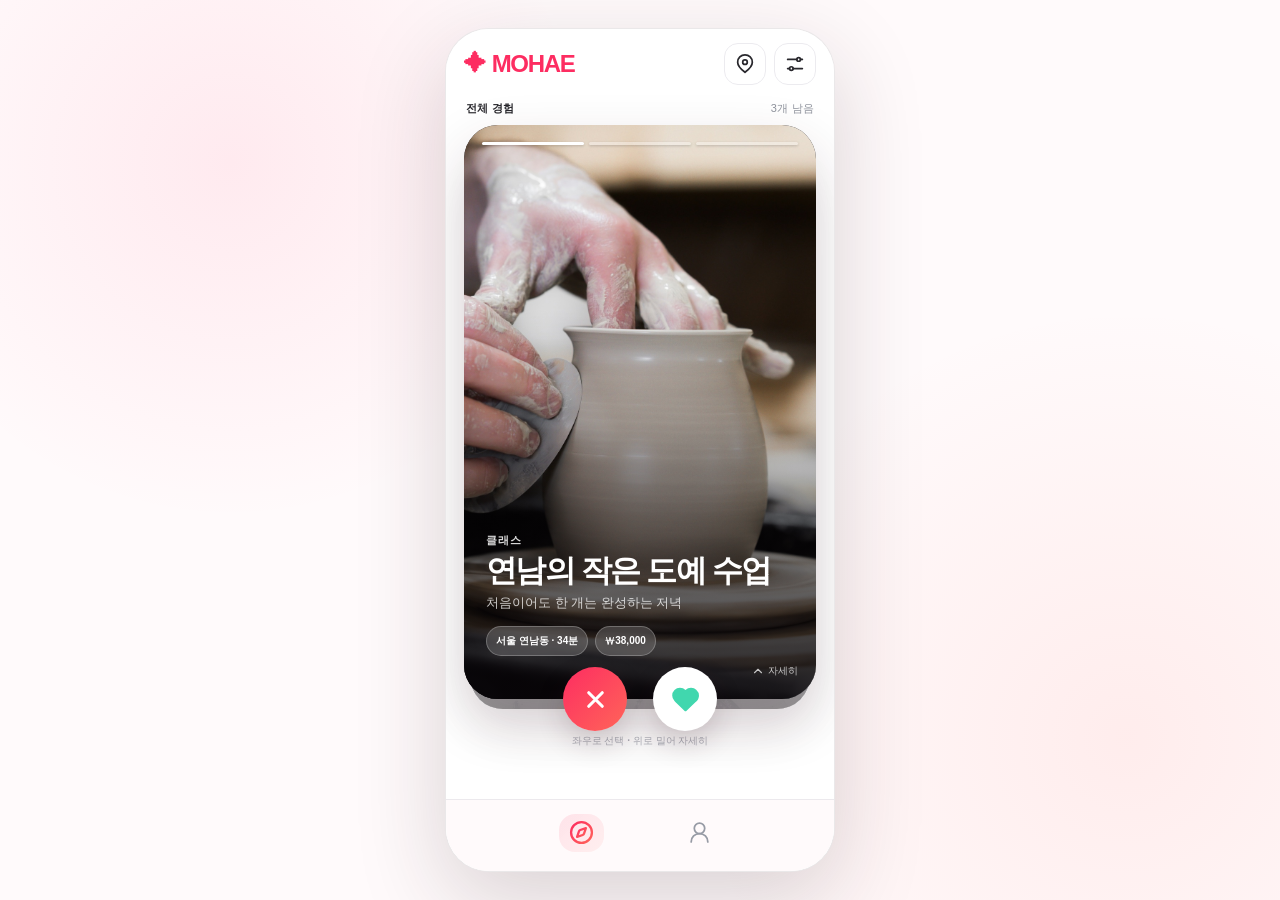
==== apps/mohae/index.html @ ff9f3065 "feat: split MOHAE explore and profile" ====
<!doctype html>
<html lang="ko">
  <head>
    <meta charset="utf-8">
    <meta name="viewport" content="width=device-width, initial-scale=1, viewport-fit=cover">
    <meta name="theme-color" content="#fffafb">
    <meta name="description" content="한국에서 다음에 할 경험을 스와이프로 고르는 MOHAE 프로토타입">
    <title>MOHAE · Explore Korea</title>
    <link rel="stylesheet" href="./styles.css">
  </head>
  <body>
    <main class="stage">
      <section class="phone" aria-label="MOHAE 모바일 프로토타입">
        <div id="app" class="app"></div>
        <svg class="gradient-defs" aria-hidden="true" width="0" height="0">
          <defs>
            <linearGradient id="tab-accent-gradient" x1="0" y1="0" x2="1" y2="1">
              <stop offset="0" stop-color="#fd2c5f"/>
              <stop offset="1" stop-color="#ff655a"/>
            </linearGradient>
          </defs>
        </svg>
        <nav id="bottomNav" class="bottom-nav" aria-label="주요 화면">
          <button class="tab-button is-active" type="button" data-tab="explore" aria-label="탐색" aria-current="page">
            <svg viewBox="0 0 24 24" aria-hidden="true"><path d="m16.24 7.76-1.804 5.411a2 2 0 0 1-1.265 1.265L7.76 16.24l1.804-5.411a2 2 0 0 1 1.265-1.265z"/><circle cx="12" cy="12" r="10"/></svg>
          </button>
          <button class="tab-button" type="button" data-tab="profile" aria-label="내 프로필">
            <svg viewBox="0 0 24 24" aria-hidden="true"><circle cx="12" cy="8" r="5"/><path d="M20 21a8 8 0 0 0-16 0"/></svg>
          </button>
        </nav>
        <div id="toast" class="toast" role="status" aria-live="polite"></div>
      </section>
    </main>
    <script type="module" src="./src/app.js"></script>
  </body>
</html>
---- apps/mohae/styles.css ----
:root {
  --canvas: #fffafb;
  --surface: #ffffff;
  --white: #ffffff;
  --ink: #29282d;
  --muted: #8f939d;
  --soft: #f2f1f3;
  --line: #ecebef;
  --accent: #fd2d61;
  --accent-2: #ff6559;
  --blue: #3b82f6;
  --shadow: 0 22px 55px rgba(54, 25, 37, 0.16);
  --ease: cubic-bezier(0.2, 0.8, 0.2, 1);
}

* { box-sizing: border-box; }
html, body { min-height: 100%; }
body {
  margin: 0;
  background: var(--canvas);
  color: var(--ink);
  font-family: Inter, -apple-system, BlinkMacSystemFont, "Segoe UI", sans-serif;
  -webkit-font-smoothing: antialiased;
}
button, textarea { font: inherit; }
button { color: inherit; }
svg { display: block; }
.gradient-defs { position: absolute; width: 0; height: 0; overflow: hidden; }

.stage {
  min-height: 100vh;
  display: grid;
  place-items: center;
  padding: 28px;
  background:
    radial-gradient(circle at 18% 18%, rgba(253, 45, 97, 0.08), transparent 28%),
    radial-gradient(circle at 88% 82%, rgba(255, 101, 89, 0.09), transparent 32%),
    var(--canvas);
}

.phone {
  position: relative;
  width: 390px;
  height: 844px;
  overflow: hidden;
  border: 1px solid rgba(48, 37, 43, 0.1);
  border-radius: 44px;
  background: var(--surface);
  box-shadow: 0 28px 90px rgba(46, 27, 35, 0.18);
}

.app, .screen { width: 100%; height: 100%; }
.screen { position: relative; overflow: hidden; background: var(--surface); }
.icon {
  width: 22px;
  height: 22px;
  fill: none;
  stroke: currentColor;
  stroke-width: 1.9;
  stroke-linecap: round;
  stroke-linejoin: round;
}

.topbar, .detail-topbar, .map-topbar {
  height: 64px;
  display: flex;
  align-items: center;
  justify-content: space-between;
  padding: 10px 18px 4px;
}
.wordmark {
  display: flex;
  align-items: center;
  gap: 7px;
  color: var(--accent);
  font-size: 24px;
  font-weight: 760;
  letter-spacing: -0.055em;
}
.wordmark .mark { font-size: 22px; line-height: 1; }
.wordmark.compact { font-size: 20px; }
.topbar-actions { display: flex; gap: 8px; }
.square-button, .round-back {
  width: 42px;
  height: 42px;
  display: grid;
  place-items: center;
  padding: 0;
  border: 1px solid var(--line);
  border-radius: 14px;
  background: rgba(255, 255, 255, 0.92);
  cursor: pointer;
}
.square-button:hover, .round-back:hover { background: var(--soft); }
.square-button:focus-visible, .round-back:focus-visible, button:focus-visible {
  outline: 3px solid rgba(253, 45, 97, 0.3);
  outline-offset: 2px;
}

.filter-summary {
  height: 30px;
  display: flex;
  align-items: center;
  justify-content: space-between;
  padding: 0 20px;
  color: var(--muted);
  font-size: 11px;
  font-weight: 650;
  letter-spacing: 0.02em;
}
.filter-summary span { color: var(--ink); }
.filter-summary b { font-weight: 520; }
.filter-summary button { padding: 4px 8px; border: 0; background: transparent; color: var(--accent); font-size: 10px; font-weight: 680; cursor: pointer; }

.deck {
  position: relative;
  width: calc(100% - 36px);
  height: 574px;
  margin: 2px 18px 0;
  perspective: 1000px;
}
.opportunity-card {
  position: absolute;
  inset: 0;
  overflow: hidden;
  border-radius: 34px;
  background: #202025;
  box-shadow: var(--shadow);
  touch-action: none;
  transform-origin: 50% 100%;
  transition: transform 340ms var(--ease), opacity 280ms ease;
  user-select: none;
}
.opportunity-card.is-behind {
  z-index: 0;
  opacity: 0.46;
  transform: translateY(10px) scale(0.965);
  pointer-events: none;
}
.opportunity-card:not(.is-behind) { z-index: 2; }
.opportunity-card.is-dragging { transition: none; }
.opportunity-card.fly-left { opacity: 0; transform: translateX(-145%) rotate(-18deg) !important; }
.opportunity-card.fly-right { opacity: 0; transform: translateX(145%) rotate(18deg) !important; }
.opportunity-card > img {
  width: 100%;
  height: 100%;
  display: block;
  object-fit: cover;
  object-position: center;
  pointer-events: none;
}
.opportunity-card::before {
  position: absolute;
  z-index: 1;
  inset: 32% 0 0;
  background: linear-gradient(180deg, transparent 0%, rgba(10, 7, 10, 0.1) 28%, rgba(8, 5, 8, 0.9) 100%);
  content: "";
  pointer-events: none;
}
.opportunity-card[data-direction]::after {
  position: absolute;
  z-index: 6;
  top: 70px;
  padding: 9px 15px;
  border: 4px solid currentColor;
  border-radius: 8px;
  opacity: var(--decision-opacity, 0);
  font-size: 27px;
  font-weight: 820;
  letter-spacing: 0.04em;
  text-transform: uppercase;
  transform: rotate(-10deg);
  pointer-events: none;
}
.opportunity-card[data-direction="save"]::after { left: 24px; color: #43dfaf; content: "SAVE"; }
.opportunity-card[data-direction="pass"]::after { right: 24px; color: #ff5d6c; content: "PASS"; transform: rotate(10deg); }

.photo-progress {
  position: absolute;
  z-index: 5;
  top: 17px;
  right: 18px;
  left: 18px;
  display: flex;
  gap: 5px;
}
.photo-progress i {
  height: 3px;
  border-radius: 999px;
  background: rgba(255, 255, 255, 0.35);
  flex: 1;
  box-shadow: 0 1px 3px rgba(0, 0, 0, 0.18);
}
.photo-progress i.is-current, .photo-progress i.is-seen { background: #fff; }
.photo-zone {
  position: absolute;
  z-index: 3;
  top: 0;
  width: 42%;
  height: 62%;
  border: 0;
  background: transparent;
  cursor: pointer;
}
.photo-prev { left: 0; }
.photo-next { right: 0; }
.card-information {
  position: absolute;
  z-index: 4;
  right: 0;
  bottom: 0;
  left: 0;
  min-height: 207px;
  display: flex;
  align-items: flex-start;
  flex-direction: column;
  padding: 41px 22px 22px;
  border: 0;
  background: transparent;
  color: #fff;
  text-align: left;
  cursor: pointer;
}
.category-kicker {
  display: inline-flex;
  margin-bottom: 6px;
  color: rgba(255, 255, 255, 0.86);
  font-size: 11px;
  font-weight: 720;
  letter-spacing: 0.1em;
  text-transform: uppercase;
}
.category-kicker.accent { color: var(--accent); }
.card-information strong {
  max-width: 95%;
  font-size: 31px;
  font-weight: 720;
  line-height: 1.08;
  letter-spacing: -0.055em;
}
.card-subtitle {
  margin-top: 7px;
  color: rgba(255, 255, 255, 0.77);
  font-size: 13px;
  font-weight: 500;
}
.card-chips { display: flex; gap: 7px; margin-top: 14px; }
.card-chips i {
  padding: 7px 9px;
  border: 1px solid rgba(255, 255, 255, 0.24);
  border-radius: 999px;
  background: rgba(255, 255, 255, 0.17);
  font-size: 10px;
  font-style: normal;
  font-weight: 600;
  backdrop-filter: blur(10px);
}
.detail-hint {
  position: absolute;
  right: 18px;
  bottom: 21px;
  display: flex;
  align-items: center;
  gap: 3px;
  color: rgba(255, 255, 255, 0.74);
  font-size: 10px;
}
.detail-hint .icon { width: 14px; height: 14px; }

.deck-actions {
  position: relative;
  z-index: 8;
  height: 65px;
  display: flex;
  justify-content: center;
  gap: 26px;
  margin-top: -32px;
  pointer-events: auto;
}
.action-button {
  width: 64px;
  height: 64px;
  display: grid;
  place-items: center;
  padding: 0;
  border: 0;
  border-radius: 50%;
  background: #fff;
  box-shadow: 0 12px 28px rgba(60, 25, 38, 0.19);
  cursor: pointer;
  pointer-events: auto;
  transition: transform 180ms var(--ease);
}
.action-button:hover { transform: translateY(-3px) scale(1.03); }
.action-button .icon { width: 27px; height: 27px; stroke-width: 2.8; }
.pass-button { color: #fff; background: linear-gradient(135deg, var(--accent), var(--accent-2)); }
.save-button { color: #41d7ae; }
.save-button .icon { fill: currentColor; stroke: currentColor; }
.gesture-note {
  margin: 2px 0 0;
  color: #adb0b8;
  font-size: 10px;
  font-weight: 550;
  text-align: center;
}
.deck-empty {
  position: absolute;
  inset: 45px 0 0;
  display: flex;
  align-items: center;
  flex-direction: column;
  text-align: center;
}
.deck-empty > span { color: var(--accent); font-size: 38px; }
.deck-empty h2 { margin: 18px 0 7px; font-size: 22px; letter-spacing: -0.04em; }
.deck-empty p { width: 260px; margin: 0; color: var(--muted); font-size: 13px; line-height: 1.55; }
.deck-empty button { margin-top: 22px; padding: 12px 18px; border: 1px solid var(--line); border-radius: 999px; background: #fff; cursor: pointer; }

.bottom-nav {
  position: absolute;
  z-index: 30;
  right: 0;
  bottom: 0;
  left: 0;
  height: calc(72px + env(safe-area-inset-bottom));
  display: grid;
  grid-template-columns: 1fr 1fr;
  padding: 7px 76px calc(13px + env(safe-area-inset-bottom));
  border-top: 1px solid rgba(235, 233, 237, 0.92);
  background: rgba(255, 250, 251, 0.94);
  backdrop-filter: blur(18px);
  transition: transform 240ms var(--ease), opacity 180ms ease;
}
.bottom-nav.is-hidden { visibility: hidden; opacity: 0; transform: translateY(100%); pointer-events: none; }
.tab-button {
  position: relative;
  display: grid;
  place-items: center;
  border: 0;
  background: transparent;
  color: #979ba5;
  cursor: pointer;
}
.tab-button::before {
  position: absolute;
  width: 45px;
  height: 38px;
  border-radius: 16px;
  background: linear-gradient(135deg, rgba(253,45,97,.11), rgba(255,101,89,.08));
  content: "";
  opacity: 0;
  transform: scale(.75);
  transition: 180ms var(--ease);
}
.tab-button svg { position: relative; z-index: 1; width: 25px; height: 25px; fill: none; stroke: currentColor; stroke-width: 1.7; stroke-linecap: round; stroke-linejoin: round; }
.tab-button.is-active { color: var(--accent); }
.tab-button.is-active::before { opacity: 1; transform: scale(1); }
.tab-button.is-active svg { stroke: url("#tab-accent-gradient"); stroke-width: 2.2; }

.detail-screen { background: #fff; touch-action: pan-y; }
.detail-topbar {
  position: relative;
  z-index: 20;
  height: 64px;
  display: grid;
  grid-template-columns: 1fr auto 1fr;
  background: #fff;
}
.detail-back-button {
  justify-self: start;
  height: 44px;
  display: flex;
  align-items: center;
  gap: 4px;
  padding: 0 13px 0 9px;
  border: 1px solid var(--line);
  border-radius: 15px;
  background: #fff;
  font-size: 12px;
  font-weight: 650;
  cursor: pointer;
}
.detail-back-button .icon { width: 22px; height: 22px; }
.detail-more-button { justify-self: end; }
.detail-scroll {
  height: calc(100% - 64px);
  overflow-y: auto;
  overscroll-behavior: contain;
  scrollbar-width: none;
}
.detail-scroll::-webkit-scrollbar, .profile-screen::-webkit-scrollbar, .saved-rail::-webkit-scrollbar { display: none; }
.detail-hero {
  position: relative;
  height: 360px;
  margin: 0 18px;
  overflow: hidden;
  border-radius: 32px;
  background: #222;
}
.detail-hero img { width: 100%; height: 100%; display: block; object-fit: cover; }
.detail-hero::after { position: absolute; inset: 68% 0 0; background: linear-gradient(transparent, rgba(5,3,5,.18)); content: ""; pointer-events: none; }
.detail-body { padding: 25px 22px 40px; }
.detail-body h1 { margin: 0; font-size: 29px; line-height: 1.12; letter-spacing: -0.055em; }
.detail-subtitle { margin: 7px 0 22px; color: var(--muted); font-size: 14px; }
.fact-grid { display: grid; gap: 0; border-top: 1px solid var(--line); }
.fact-grid > div { display: grid; grid-template-columns: 34px 1fr; align-items: center; padding: 14px 0; border-bottom: 1px solid var(--line); }
.fact-grid .icon { width: 19px; height: 19px; color: var(--accent); }
.fact-grid span { display: grid; gap: 3px; }
.fact-grid small { color: var(--muted); font-size: 10px; }
.fact-grid b { font-size: 13px; font-weight: 620; }
.why-card { margin: 22px 0; padding: 18px; border-radius: 22px; background: #fff2f5; }
.why-card span { color: var(--accent); font-size: 11px; font-weight: 720; }
.why-card p { margin: 8px 0 0; font-size: 13px; line-height: 1.55; }
.detail-copy h2 { margin: 0 0 9px; font-size: 18px; letter-spacing: -0.035em; }
.detail-copy p { margin: 0; color: #55545a; font-size: 14px; line-height: 1.68; }
.detail-copy .note { margin-top: 13px; padding-left: 13px; border-left: 2px solid var(--accent); color: var(--muted); font-size: 12px; }
.detail-tags { display: flex; flex-wrap: wrap; gap: 7px; margin-top: 20px; }
.detail-tags span { padding: 7px 10px; border-radius: 999px; background: var(--soft); color: #68666d; font-size: 10px; font-weight: 620; }
.detail-cta-row { display: grid; grid-template-columns: 1fr 1fr; gap: 10px; margin-top: 22px; }
.detail-cta-row button { height: 52px; display: flex; align-items: center; justify-content: center; gap: 7px; border-radius: 16px; cursor: pointer; }
.detail-cta-row .icon { width: 18px; height: 18px; }
.secondary-cta { border: 1px solid var(--line); background: #fff; }
.primary-cta { grid-column: 1 / -1; border: 0; background: linear-gradient(135deg, var(--accent), var(--accent-2)); color: #fff; font-weight: 680; }
.primary-cta .icon { fill: currentColor; }

.map-screen { background: #eee9e5; }
.map-topbar {
  position: absolute;
  z-index: 12;
  top: 0;
  right: 0;
  left: 0;
  align-items: flex-start;
  padding-top: 18px;
  pointer-events: none;
}
.map-topbar > * { pointer-events: auto; }
.map-topbar > div { display: grid; gap: 2px; padding: 7px 15px; border-radius: 16px; background: rgba(255,255,255,.88); box-shadow: 0 8px 20px rgba(40,35,33,.09); text-align: center; backdrop-filter: blur(13px); }
.map-topbar small { color: var(--muted); font-size: 9px; }
.map-topbar strong { font-size: 14px; }
.round-back { border-radius: 50%; box-shadow: 0 8px 20px rgba(40,35,33,.1); }
.map-canvas { position: absolute; inset: 0 0 302px; overflow: hidden; background: #ece8e3; }
.map-canvas::before {
  position: absolute;
  inset: 0;
  background-image: linear-gradient(32deg, rgba(255,255,255,.45) 1px, transparent 1px), linear-gradient(122deg, rgba(157,147,139,.12) 1px, transparent 1px);
  background-size: 47px 47px, 67px 67px;
  content: "";
}
.map-lines { position: absolute; inset: 0; width: 100%; height: 100%; fill: none; stroke: #cfc8c1; stroke-width: 8; stroke-linecap: round; }
.map-lines .river { stroke: #cbdfe1; stroke-width: 22; }
.map-label { position: absolute; color: rgba(91,83,79,.22); font-size: 28px; font-weight: 750; letter-spacing: .08em; }
.map-label.seoul { top: 150px; left: 110px; }
.map-label.gyeonggi { top: 325px; right: 25px; font-size: 19px; }
.map-pin {
  position: absolute;
  z-index: 4;
  top: var(--y);
  left: var(--x);
  width: 38px;
  height: 38px;
  display: grid;
  place-items: center;
  padding: 0;
  border: 3px solid #fff;
  border-radius: 50% 50% 50% 12px;
  background: linear-gradient(135deg, var(--accent), var(--accent-2));
  color: #fff;
  box-shadow: 0 8px 18px rgba(157, 38, 71, .25);
  cursor: pointer;
  transform: translate(-50%, -50%) rotate(-45deg);
}
.map-pin .icon { width: 18px; height: 18px; transform: rotate(45deg); }
.map-pin.is-active { z-index: 5; transform: translate(-50%, -50%) rotate(-45deg) scale(1.2); }
.plan-pin {
  position: absolute;
  z-index: 6;
  top: var(--y);
  left: var(--x);
  width: 34px;
  height: 34px;
  display: grid;
  place-items: center;
  padding: 0;
  border: 3px solid #fff;
  border-radius: 50%;
  background: var(--ink);
  color: #fff;
  box-shadow: 0 8px 18px rgba(34, 31, 35, .22);
  cursor: pointer;
  transform: translate(-50%, -50%);
}
.plan-pin span { font-size: 11px; font-weight: 800; }
.plan-pin.is-active { background: var(--accent); transform: translate(-50%, -50%) scale(1.2); }
.locate-button { position: absolute; right: 18px; bottom: 18px; width: 45px; height: 45px; display: grid; place-items: center; border: 0; border-radius: 50%; background: #fff; color: var(--accent); box-shadow: 0 8px 20px rgba(40,35,33,.12); }
.saved-sheet {
  position: absolute;
  z-index: 10;
  right: 0;
  bottom: 0;
  left: 0;
  height: 322px;
  padding: 9px 0 14px;
  border-radius: 30px 30px 0 0;
  background: rgba(255,255,255,.97);
  box-shadow: 0 -16px 45px rgba(48,39,36,.1);
  backdrop-filter: blur(18px);
}
.sheet-handle { width: 42px; height: 4px; margin: 0 auto 12px; border-radius: 999px; background: #dad7da; }
.map-sheet-heading { display: flex; align-items: center; justify-content: space-between; gap: 12px; padding: 0 18px 10px; }
.map-sheet-heading > span { display: flex; gap: 9px; align-items: baseline; white-space: nowrap; }
.map-sheet-heading b { font-size: 12px; }
.map-sheet-heading i { color: var(--muted); font-size: 10px; font-style: normal; }
.map-sheet-heading small { max-width: 190px; color: var(--muted); font-size: 8px; line-height: 1.35; text-align: right; }
.saved-rail { height: 248px; display: flex; gap: 12px; overflow-x: auto; padding: 0 18px 10px; scroll-snap-type: x mandatory; }
.saved-card { min-width: 320px; height: max-content; padding: 10px; border: 1px solid var(--line); border-radius: 23px; background: #fff; scroll-snap-align: center; }
.saved-card.is-selected { border-color: rgba(253,45,97,.35); box-shadow: 0 10px 26px rgba(56,28,38,.08); }
.saved-select { width: 100%; display: grid; grid-template-columns: 84px 1fr; gap: 11px; padding: 0; border: 0; background: none; text-align: left; cursor: pointer; }
.saved-select img { width: 84px; height: 84px; border-radius: 17px; object-fit: cover; }
.saved-select > span { min-width: 0; display: grid; align-content: center; gap: 5px; }
.saved-select small { color: var(--accent); font-size: 9px; font-weight: 650; }
.saved-select strong { overflow: hidden; font-size: 16px; line-height: 1.2; letter-spacing: -.035em; text-overflow: ellipsis; white-space: nowrap; }
.saved-select em { color: var(--muted); font-size: 10px; font-style: normal; }
.saved-actions { display: grid; grid-template-columns: repeat(2, minmax(0,1fr)); gap: 7px; margin-top: 10px; }
.saved-actions > button { min-height: 38px; display: flex; align-items: center; justify-content: center; gap: 5px; padding: 7px; border: 1px solid var(--line); border-radius: 12px; background: #fff; font-size: 10px; font-weight: 650; cursor: pointer; }
.saved-actions > button:last-child { border: 0; background: var(--ink); color: #fff; }
.saved-actions > button.is-done { background: #ecf9f4; color: #238667; }
.saved-actions .icon { width: 14px; height: 14px; }
.optional-review { margin-top: 9px; text-align: center; }
.optional-review > button { padding: 6px 9px; border: 0; background: none; color: var(--muted); font-size: 10px; text-decoration: underline; cursor: pointer; }
.optional-review label { display: block; margin-bottom: 4px; color: var(--muted); font-size: 9px; text-align: left; }
.optional-review textarea { width: 100%; height: 45px; padding: 8px; resize: none; border: 1px solid var(--line); border-radius: 10px; font-size: 11px; }
.optional-review textarea + button { float: right; margin-top: 3px; border-radius: 8px; background: var(--soft); text-decoration: none; }
.saved-review { margin: 3px 0; color: #66646a; font-size: 10px; line-height: 1.45; }
.planned-stop-card { min-width: 320px; height: 142px; padding: 12px; border: 1px solid var(--line); border-radius: 23px; background: #fff; scroll-snap-align: center; }
.planned-stop-card.is-selected { border-color: rgba(253,45,97,.35); box-shadow: 0 10px 26px rgba(56,28,38,.08); }
.planned-stop-select { width: 100%; min-height: 80px; display: grid; grid-template-columns: 48px 1fr; align-items: center; gap: 12px; padding: 0; border: 0; background: transparent; text-align: left; cursor: pointer; }
.stop-order { width: 48px; height: 48px; display: grid; place-items: center; border-radius: 17px; background: var(--ink); color: #fff; font-size: 16px; font-weight: 800; }
.planned-stop-select > span:last-child { min-width: 0; display: grid; gap: 5px; }
.planned-stop-select small { color: var(--accent); font-size: 9px; font-weight: 680; }
.planned-stop-select strong { overflow: hidden; font-size: 17px; letter-spacing: -.035em; text-overflow: ellipsis; white-space: nowrap; }
.planned-stop-select em { overflow: hidden; color: var(--muted); font-size: 10px; font-style: normal; text-overflow: ellipsis; white-space: nowrap; }
.remove-stop { display: flex; align-items: center; gap: 5px; margin: 7px 0 0 auto; padding: 6px 8px; border: 0; background: transparent; color: var(--muted); font-size: 9px; cursor: pointer; }
.remove-stop .icon { width: 13px; height: 13px; }
.saved-empty { display: grid; justify-items: center; padding: 36px 25px; text-align: center; }
.saved-empty > span { color: var(--accent); font-size: 32px; }
.saved-empty h2 { margin: 12px 0 6px; font-size: 19px; }
.saved-empty p { margin: 0; color: var(--muted); font-size: 12px; }

.profile-screen {
  overflow-y: auto;
  padding: 24px 18px 104px;
  background:
    radial-gradient(circle at 0 18%, rgba(253,45,97,.075), transparent 31%),
    radial-gradient(circle at 100% 42%, rgba(255,101,89,.055), transparent 28%),
    #faf9fa;
  scrollbar-width: none;
}
.profile-header { display: grid; grid-template-columns: 52px 1fr; align-items: center; gap: 13px; padding: 4px 2px 21px; }
.avatar { width: 52px; height: 52px; display: grid; place-items: center; border-radius: 50%; background: linear-gradient(135deg, var(--accent), var(--accent-2)); color: #fff; font-size: 17px; font-weight: 800; }
.profile-header small { color: var(--accent); font-size: 9px; font-weight: 760; letter-spacing: .11em; }
.profile-header h1 { margin: 4px 0 0; font-size: 23px; letter-spacing: -.045em; }
.account-card { display: grid; grid-template-columns: 45px 1fr; gap: 12px; padding: 18px; border-radius: 27px; background: var(--ink); color: #fff; box-shadow: 0 16px 38px rgba(41,40,45,.16); }
.account-card-icon { width: 45px; height: 45px; display: grid; place-items: center; border-radius: 15px; background: rgba(255,255,255,.1); color: #fff; }
.account-card-icon .icon { width: 21px; height: 21px; }
.account-card h2 { margin: 2px 0 6px; font-size: 17px; letter-spacing: -.035em; }
.account-card p { margin: 0; color: rgba(255,255,255,.66); font-size: 10px; line-height: 1.55; }
.account-card > button { grid-column: 1 / -1; height: 44px; display: flex; align-items: center; justify-content: center; gap: 7px; margin-top: 5px; border: 0; border-radius: 14px; background: #fff; color: var(--ink); font-size: 12px; font-weight: 720; cursor: pointer; }
.account-card > button .icon { width: 17px; height: 17px; }
.profile-section { margin-top: 27px; }
.profile-section-heading { margin: 0 2px 11px; }
.profile-section-heading small { color: var(--accent); font-size: 8px; font-weight: 760; letter-spacing: .11em; }
.profile-section-heading h2 { margin: 3px 0 0; font-size: 16px; letter-spacing: -.035em; }
.profile-list { overflow: hidden; border: 1px solid var(--line); border-radius: 23px; background: rgba(255,255,255,.92); box-shadow: 0 10px 28px rgba(45,36,40,.045); }
.profile-list > button { width: 100%; min-height: 67px; display: grid; grid-template-columns: 38px 1fr 18px; align-items: center; gap: 11px; padding: 10px 14px; border: 0; border-bottom: 1px solid var(--line); background: transparent; text-align: left; cursor: pointer; }
.profile-list > button:last-child { border-bottom: 0; }
.profile-row-icon { width: 38px; height: 38px; display: grid; place-items: center; border-radius: 13px; background: #fff1f4; color: var(--accent); }
.profile-row-icon .icon { width: 18px; height: 18px; }
.profile-list > button > span:nth-child(2) { display: grid; gap: 4px; }
.profile-list b { font-size: 12px; }
.profile-list small { color: var(--muted); font-size: 9px; }
.profile-list > button > .icon { width: 16px; height: 16px; color: #b3afb6; }

.sheet-overlay {
  position: absolute;
  z-index: 60;
  inset: 0;
  display: flex;
  align-items: flex-end;
  background: rgba(34, 27, 31, 0.35);
  backdrop-filter: blur(3px);
  animation: fade-in 180ms ease;
}
.filter-sheet { width: 100%; padding: 11px 18px calc(22px + env(safe-area-inset-bottom)); border-radius: 30px 30px 0 0; background: #fff; box-shadow: 0 -18px 55px rgba(42,30,36,.18); animation: sheet-up 260ms var(--ease); }
.filter-sheet h2 { margin: 14px 0 6px; font-size: 22px; letter-spacing: -.045em; }
.filter-sheet > p { margin: 0; color: var(--muted); font-size: 12px; }
.filter-options { display: grid; gap: 8px; margin-top: 18px; }
.filter-options button { display: grid; grid-template-columns: 36px 1fr 20px; grid-template-rows: auto auto; align-items: center; column-gap: 10px; padding: 12px; border: 1px solid var(--line); border-radius: 17px; background: #fff; text-align: left; cursor: pointer; }
.filter-options button > span { grid-row: 1 / 3; width: 36px; height: 36px; display: grid; place-items: center; border-radius: 12px; background: var(--soft); color: var(--accent); }
.filter-options b { font-size: 13px; }
.filter-options small { color: var(--muted); font-size: 10px; }
.filter-options .icon { grid-row: 1 / 3; grid-column: 3; width: 17px; height: 17px; opacity: 0; color: var(--accent); }
.filter-options button[aria-pressed="true"] { border-color: rgba(253,45,97,.35); background: #fff8fa; }
.filter-options button[aria-pressed="true"] .icon { opacity: 1; }
.sheet-close { width: 100%; height: 48px; margin-top: 15px; border: 0; border-radius: 15px; background: var(--ink); color: #fff; cursor: pointer; }

.toast {
  position: absolute;
  z-index: 80;
  right: 22px;
  bottom: 92px;
  left: 22px;
  padding: 12px 15px;
  border-radius: 14px;
  background: rgba(35,33,37,.94);
  color: #fff;
  opacity: 0;
  font-size: 11px;
  text-align: center;
  transform: translateY(12px);
  transition: 200ms var(--ease);
  pointer-events: none;
}
.toast.is-visible { opacity: 1; transform: translateY(0); }

@keyframes fade-in { from { opacity: 0; } }
@keyframes sheet-up { from { transform: translateY(45px); } }

@media (max-width: 430px) {
  .stage { display: block; min-height: 100dvh; padding: 0; background: var(--surface); }
  .phone { width: 100vw; height: 100dvh; border: 0; border-radius: 0; box-shadow: none; }
  .deck { height: calc(100dvh - 270px); min-height: 490px; max-height: 574px; }
  .opportunity-card { border-radius: 30px; }
}

@media (max-height: 760px) and (max-width: 430px) {
  .topbar { height: 62px; }
  .filter-summary { height: 26px; }
  .deck { min-height: 430px; }
  .card-information { min-height: 184px; padding-top: 34px; }
  .card-information strong { font-size: 27px; }
  .gesture-note { display: none; }
}

@media (prefers-reduced-motion: reduce) {
  *, *::before, *::after { animation-duration: 1ms !important; transition-duration: 1ms !important; scroll-behavior: auto !important; }
}
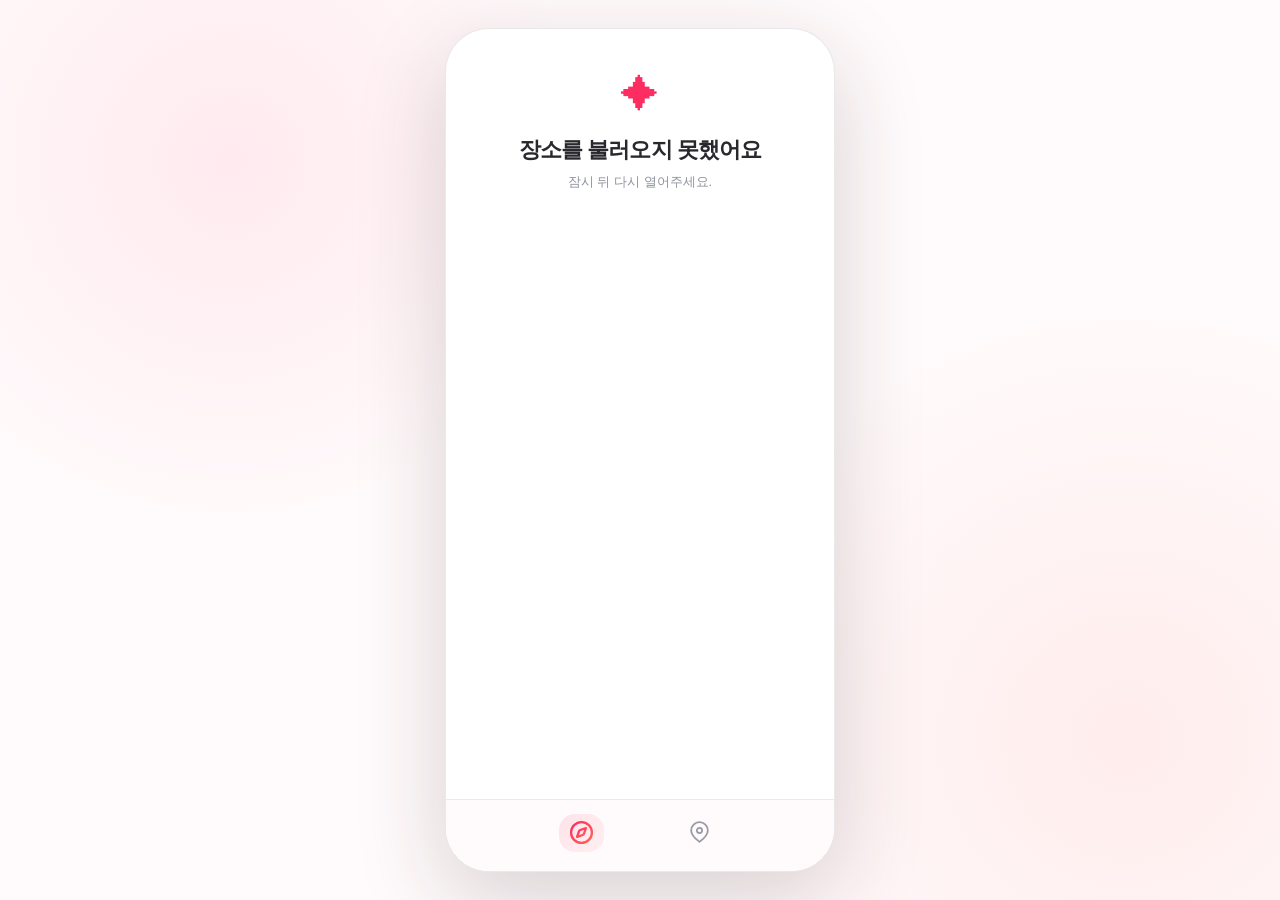
==== commit 173180a5: "add shared WebMCP trip rooms" ====
--- a/apps/mohae/index.html
+++ b/apps/mohae/index.html
@@ -24,13 +24,14 @@
           <button class="tab-button is-active" type="button" data-tab="explore" aria-label="탐색" aria-current="page">
             <svg viewBox="0 0 24 24" aria-hidden="true"><path d="m16.24 7.76-1.804 5.411a2 2 0 0 1-1.265 1.265L7.76 16.24l1.804-5.411a2 2 0 0 1 1.265-1.265z"/><circle cx="12" cy="12" r="10"/></svg>
           </button>
-          <button class="tab-button" type="button" data-tab="profile" aria-label="내 프로필">
-            <svg viewBox="0 0 24 24" aria-hidden="true"><circle cx="12" cy="8" r="5"/><path d="M20 21a8 8 0 0 0-16 0"/></svg>
+          <button class="tab-button" type="button" data-tab="map" aria-label="지도">
+            <svg viewBox="0 0 24 24" aria-hidden="true"><path d="M20 10c0 5-8 11-8 11S4 15 4 10a8 8 0 1 1 16 0Z"/><circle cx="12" cy="10" r="2.5"/></svg>
           </button>
         </nav>
         <div id="toast" class="toast" role="status" aria-live="polite"></div>
       </section>
     </main>
+    <script src="./runtime-config.js"></script>
     <script type="module" src="./src/app.js"></script>
   </body>
 </html>
--- a/apps/mohae/styles.css
+++ b/apps/mohae/styles.css
@@ -61,7 +61,7 @@
   stroke-linejoin: round;
 }
 
-.topbar, .detail-topbar, .map-topbar {
+.topbar, .detail-topbar {
   height: 64px;
   display: flex;
   align-items: center;
@@ -80,7 +80,7 @@
 .wordmark .mark { font-size: 22px; line-height: 1; }
 .wordmark.compact { font-size: 20px; }
 .topbar-actions { display: flex; gap: 8px; }
-.square-button, .round-back {
+.square-button {
   width: 42px;
   height: 42px;
   display: grid;
@@ -91,8 +91,8 @@
   background: rgba(255, 255, 255, 0.92);
   cursor: pointer;
 }
-.square-button:hover, .round-back:hover { background: var(--soft); }
-.square-button:focus-visible, .round-back:focus-visible, button:focus-visible {
+.square-button:hover { background: var(--soft); }
+.square-button:focus-visible, button:focus-visible {
   outline: 3px solid rgba(253, 45, 97, 0.3);
   outline-offset: 2px;
 }
@@ -128,7 +128,7 @@
   box-shadow: var(--shadow);
   touch-action: none;
   transform-origin: 50% 100%;
-  transition: transform 340ms var(--ease), opacity 280ms ease;
+  transition: transform 260ms var(--ease), opacity 220ms ease;
   user-select: none;
 }
 .opportunity-card.is-behind {
@@ -141,6 +141,9 @@
 .opportunity-card.is-dragging { transition: none; }
 .opportunity-card.fly-left { opacity: 0; transform: translateX(-145%) rotate(-18deg) !important; }
 .opportunity-card.fly-right { opacity: 0; transform: translateX(145%) rotate(18deg) !important; }
+.opportunity-card.open-detail { opacity: .96; transform: translateY(-18px) scale(1.018) !important; }
+.opportunity-card:not(.is-behind) > img,
+.detail-hero > img { view-transition-name: mohae-hero; }
 .opportunity-card > img {
   width: 100%;
   height: 100%;
@@ -148,6 +151,12 @@
   object-fit: cover;
   object-position: center;
   pointer-events: none;
+}
+.opportunity-card > img.is-fallback,
+.detail-hero img.is-fallback {
+  padding: 42px;
+  background: #171419;
+  object-fit: contain;
 }
 .opportunity-card::before {
   position: absolute;
@@ -179,6 +188,7 @@
   position: absolute;
   z-index: 5;
   top: 17px;
+  pointer-events: none;
   right: 18px;
   left: 18px;
   display: flex;
@@ -192,34 +202,105 @@
   box-shadow: 0 1px 3px rgba(0, 0, 0, 0.18);
 }
 .photo-progress i.is-current, .photo-progress i.is-seen { background: #fff; }
-.photo-zone {
+.card-photo-count {
+  position: absolute;
+  z-index: 5;
+  top: 34px;
+  right: 18px;
+  min-height: 28px;
+  display: inline-flex;
+  align-items: center;
+  padding: 6px 9px;
+  border: 1px solid rgba(255,255,255,.26);
+  border-radius: 999px;
+  background: rgba(18,17,20,.5);
+  color: #fff;
+  font-size: 10px;
+  font-weight: 720;
+  pointer-events: none;
+  backdrop-filter: blur(12px);
+  box-shadow: 0 4px 14px rgba(0,0,0,.12);
+}
+.card-collection-chip {
+  position: relative;
+  z-index: 6;
+  max-width: 190px;
+  min-width: 0;
+  min-height: 28px;
+  display: inline-flex;
+  flex: 0 1 auto;
+  align-items: center;
+  gap: 5px;
+  padding: 5px 9px;
+  border: 1px solid rgba(255,255,255,.34);
+  border-radius: 999px;
+  background: rgba(28,24,31,.72);
+  color: #fff;
+  font-size: 10px;
+  font-weight: 760;
+  cursor: pointer;
+  pointer-events: auto;
+  backdrop-filter: blur(12px);
+  box-shadow: 0 4px 14px rgba(0,0,0,.14);
+}
+.card-collection-chip .icon { width: 13px; height: 13px; flex: 0 0 auto; }
+.card-collection-chip > span { overflow: hidden; text-overflow: ellipsis; white-space: nowrap; }
+.card-collection-chip.is-mohae-collection { border-color: rgba(255,255,255,.46); background: rgba(239,35,76,.94); }
+.card-collection-chip.is-mohae-collection .icon { color: #fff; }
+.card-collection-chip.is-external-source { border-color: rgba(255,255,255,.42); background: rgba(17,16,19,.92); }
+.card-collection-chip.is-external-source .icon { color: #fff; }
+.card-collection-chip > b { margin-left: 1px; font-size: 14px; line-height: 1; }
+.card-selection-chip {
+  min-height: 28px;
+  display: inline-flex;
+  align-items: center;
+  gap: 5px;
+  padding: 5px 10px;
+  border: 1px solid rgba(255,255,255,.42);
+  border-radius: 999px;
+  background: rgba(28,24,31,.76);
+  color: #fff;
+  font-size: 10px;
+  font-weight: 760;
+  backdrop-filter: blur(12px);
+  box-shadow: 0 4px 14px rgba(0,0,0,.14);
+}
+.card-selection-chip .icon { width: 13px; height: 13px; flex: 0 0 auto; }
+.card-selection-chip.is-institution {
+  border-color: rgba(255,255,255,.92);
+  background: rgba(255,255,255,.94);
+  color: #171419;
+}
+.card-selection-chip .michelin-star-marks { display: inline-flex; flex: 0 0 auto; align-items: center; gap: 1px; }
+.card-selection-chip .michelin-mark { display: block; flex: 0 0 auto; object-fit: contain; }
+.card-selection-chip .michelin-mark.is-star { width: 11px; height: 13px; }
+.card-selection-chip .michelin-mark.is-bib { width: 15px; height: 14px; }
+.photo-cycle {
   position: absolute;
   z-index: 3;
-  top: 0;
-  width: 42%;
-  height: 62%;
+  inset: 0;
+  width: 100%;
+  height: 100%;
   border: 0;
   background: transparent;
   cursor: pointer;
 }
-.photo-prev { left: 0; }
-.photo-next { right: 0; }
 .card-information {
   position: absolute;
   z-index: 4;
   right: 0;
   bottom: 0;
   left: 0;
-  min-height: 207px;
+  min-height: 250px;
   display: flex;
   align-items: flex-start;
   flex-direction: column;
-  padding: 41px 22px 22px;
+  padding: 41px 22px 58px;
   border: 0;
   background: transparent;
   color: #fff;
   text-align: left;
-  cursor: pointer;
+  pointer-events: none;
 }
 .category-kicker {
   display: inline-flex;
@@ -244,17 +325,48 @@
   font-size: 13px;
   font-weight: 500;
 }
-.card-chips { display: flex; gap: 7px; margin-top: 14px; }
+.card-event-meta { max-width: 100%; display: flex; align-items: center; gap: 5px; margin-top: 10px; color: rgba(255,255,255,.86); font-size: 10px; white-space: nowrap; }
+.card-event-meta .icon { width: 12px; height: 12px; flex: 0 0 auto; }
+.card-event-meta b { min-width: 0; overflow: hidden; font-weight: 650; text-overflow: ellipsis; }
+.card-event-meta i { color: rgba(255,255,255,.48); font-style: normal; }
+.card-chip-row { width: 100%; min-width: 0; display: flex; align-items: center; gap: 7px; margin-top: 12px; overflow: hidden; white-space: nowrap; pointer-events: none; }
+.card-chip-row .card-chips { min-width: 0; flex: 0 1 auto; margin-top: 0; }
+.card-chip-row .card-chips i { max-width: 150px; }
+.card-chips { max-width: 100%; display: flex; gap: 7px; margin-top: 14px; pointer-events: none; }
 .card-chips i {
-  padding: 7px 9px;
-  border: 1px solid rgba(255, 255, 255, 0.24);
+  max-width: 195px;
+  overflow: hidden;
+  display: inline-flex;
+  align-items: center;
+  gap: 5px;
+  padding: 7px 10px;
+  border: 1px solid rgba(255, 255, 255, 0.3);
   border-radius: 999px;
   background: rgba(255, 255, 255, 0.17);
+  color: #fff;
   font-size: 10px;
   font-style: normal;
-  font-weight: 600;
+  font-weight: 720;
+  text-overflow: ellipsis;
+  white-space: nowrap;
   backdrop-filter: blur(10px);
 }
+.card-chips i .icon { width: 12px; height: 12px; flex: 0 0 auto; }
+.card-chips i span { overflow: hidden; text-overflow: ellipsis; }
+.card-chips i.is-blue_ribbon { border-color: rgba(143, 202, 255, .72); background: rgba(0, 91, 187, .88); }
+.card-chips i.is-michelin { border-color: rgba(255, 185, 185, .72); background: rgba(189, 24, 39, .9); }
+.card-chips i.is-forbes { border-color: rgba(255, 224, 140, .7); background: rgba(38, 32, 20, .92); color: #f7df9d; }
+.card-chips i.is-tripadvisor { border-color: rgba(204,255,236,.72); background: rgba(0, 106, 82, .92); }
+.card-chips i.is-competition { border-color: rgba(255, 220, 130, .72); background: rgba(153, 101, 0, .9); }
+.card-chips i.is-media { border-color: rgba(255, 194, 214, .72); background: rgba(175, 42, 93, .9); }
+.card-chips i.is-editorial { border-color: rgba(225, 217, 255, .7); background: rgba(56, 46, 92, .9); }
+.card-chips i.is-institution { border-color: rgba(210,226,255,.72); background: rgba(40,78,134,.92); }
+.card-chips i.is-heritage { border-color: rgba(255,225,180,.72); background: rgba(119,71,35,.92); }
+.card-chips i.is-design { border-color: rgba(255,211,242,.72); background: rgba(133,48,105,.92); }
+.card-chips i.is-wellness { border-color: rgba(195,247,208,.72); background: rgba(35,105,67,.92); }
+.card-chips i.is-global { border-color: rgba(201,223,255,.72); background: rgba(33,62,111,.92); }
+.card-chips i.is-participant { border-color: rgba(192, 238, 255, .72); background: rgba(0, 108, 138, .9); }
+.card-chips i.is-payoff { border-color: rgba(185, 255, 226, .72); background: rgba(0, 126, 83, .9); }
 .detail-hint {
   position: absolute;
   right: 18px;
@@ -358,6 +470,44 @@
 .tab-button.is-active svg { stroke: url("#tab-accent-gradient"); stroke-width: 2.2; }
 
 .detail-screen { background: #fff; touch-action: pan-y; }
+.detail-screen.is-entering .detail-scroll { animation: detail-enter 260ms var(--ease) both; }
+.detail-screen.is-returning .detail-scroll { animation: detail-leave 210ms var(--ease) both; }
+.explore-screen.is-returning .deck { animation: card-return 260ms var(--ease) both; }
+@keyframes detail-enter {
+  from { opacity: 0; transform: translateY(18px) scale(.985); }
+  to { opacity: 1; transform: none; }
+}
+@keyframes detail-leave {
+  from { opacity: 1; transform: none; }
+  to { opacity: 0; transform: translateY(24px) scale(.985); }
+}
+@keyframes card-return {
+  from { opacity: 0; transform: translateY(-18px) scale(1.015); }
+  to { opacity: 1; transform: none; }
+}
+html.is-detail-transition::view-transition-old(root) {
+  animation: mohae-root-out 260ms ease both;
+  mix-blend-mode: normal;
+}
+html.is-detail-transition::view-transition-new(root) {
+  animation: mohae-root-in 340ms var(--ease) both;
+  mix-blend-mode: normal;
+}
+html.is-detail-transition::view-transition-group(mohae-hero) {
+  overflow: hidden;
+  border-radius: 32px;
+  animation-duration: 420ms;
+  animation-timing-function: var(--ease);
+}
+html.is-detail-transition::view-transition-old(mohae-hero),
+html.is-detail-transition::view-transition-new(mohae-hero) {
+  height: 100%;
+  object-fit: cover;
+  animation: none;
+  mix-blend-mode: normal;
+}
+@keyframes mohae-root-out { to { opacity: .72; } }
+@keyframes mohae-root-in { from { opacity: 0; } to { opacity: 1; } }
 .detail-topbar {
   position: relative;
   z-index: 20;
@@ -381,25 +531,28 @@
   cursor: pointer;
 }
 .detail-back-button .icon { width: 22px; height: 22px; }
-.detail-more-button { justify-self: end; }
+.detail-topbar-spacer { width: 44px; justify-self: end; }
 .detail-scroll {
   height: calc(100% - 64px);
   overflow-y: auto;
   overscroll-behavior: contain;
   scrollbar-width: none;
 }
-.detail-scroll::-webkit-scrollbar, .profile-screen::-webkit-scrollbar, .saved-rail::-webkit-scrollbar { display: none; }
+.detail-scroll::-webkit-scrollbar, .profile-screen::-webkit-scrollbar { display: none; }
 .detail-hero {
   position: relative;
-  height: 360px;
-  margin: 0 18px;
+  height: 400px;
+  margin: 0 12px;
   overflow: hidden;
   border-radius: 32px;
   background: #222;
 }
 .detail-hero img { width: 100%; height: 100%; display: block; object-fit: cover; }
-.detail-hero::after { position: absolute; inset: 68% 0 0; background: linear-gradient(transparent, rgba(5,3,5,.18)); content: ""; pointer-events: none; }
-.detail-body { padding: 25px 22px 40px; }
+.detail-hero::after { position: absolute; inset: 62% 0 0; background: linear-gradient(transparent, rgba(5,3,5,.48)); content: ""; pointer-events: none; }
+.detail-photo-caption { position: absolute; z-index: 5; right: 17px; bottom: 15px; left: 17px; display: flex; align-items: center; justify-content: space-between; gap: 10px; color: rgba(255,255,255,.9); font-size: 10px; pointer-events: none; }
+.detail-photo-caption span { padding: 5px 8px; border-radius: 999px; background: rgba(13,12,15,.55); font-weight: 760; }
+.detail-photo-caption b { max-width: 75%; overflow: hidden; font-weight: 560; text-overflow: ellipsis; white-space: nowrap; }
+.detail-body { padding: 22px 22px 54px; }
 .detail-body h1 { margin: 0; font-size: 29px; line-height: 1.12; letter-spacing: -0.055em; }
 .detail-subtitle { margin: 7px 0 22px; color: var(--muted); font-size: 14px; }
 .fact-grid { display: grid; gap: 0; border-top: 1px solid var(--line); }
@@ -414,138 +567,114 @@
 .detail-copy h2 { margin: 0 0 9px; font-size: 18px; letter-spacing: -0.035em; }
 .detail-copy p { margin: 0; color: #55545a; font-size: 14px; line-height: 1.68; }
 .detail-copy .note { margin-top: 13px; padding-left: 13px; border-left: 2px solid var(--accent); color: var(--muted); font-size: 12px; }
+.detail-highlight { overflow: hidden; margin: 0 0 17px; padding: 9px 11px; border-radius: 8px; color: #e44739; background: #fff0ed; font-size: 13px; font-weight: 700; line-height: 1.4; text-overflow: ellipsis; white-space: nowrap; }
+.evidence-section { margin-top: 28px; padding-top: 25px; border-top: 1px solid var(--line); }
+.agent-provenance > p { margin: 0 0 11px; color: var(--muted); font-size: 10px; line-height: 1.55; }
+.agent-provenance > a { display: grid; grid-template-columns: minmax(0,1fr) auto 16px; align-items: center; gap: 8px; padding: 11px 12px; border: 1px solid #f0c9d4; border-radius: 12px; background: #fff5f7; color: inherit; text-decoration: none; }
+.agent-provenance > a strong { overflow: hidden; font-size: 11px; text-overflow: ellipsis; white-space: nowrap; }
+.agent-provenance > a span { color: var(--muted); font-size: 8px; }
+.agent-provenance > a .icon { width: 14px; height: 14px; color: var(--accent); }
+.evidence-heading { display: flex; align-items: baseline; justify-content: space-between; gap: 7px; margin-bottom: 15px; }
+.evidence-heading h2, .source-section h2 { margin: 0; font-size: 18px; letter-spacing: -.035em; }
+.evidence-heading > span { color: var(--muted); font-size: 9px; font-weight: 650; }
+.evidence-label { width: max-content; padding: 5px 8px; border-radius: 999px; font-size: 9px; font-weight: 780; letter-spacing: .03em; }
+.evidence-label.is-official { background: #eaf2ff; color: #2e61a7; }
+.evidence-label.is-provider { background: #edf8ef; color: #26703e; }
+.evidence-label.is-observation { background: #fff3dd; color: #926000; }
+.program-list { display: grid; gap: 9px; }
+.program-card { display: grid; gap: 5px; padding: 14px 15px; border: 1px solid var(--line); border-radius: 17px; color: inherit; text-decoration: none; }
+.program-card:hover { border-color: rgba(253,45,97,.35); background: #fffafb; }
+.program-card strong { font-size: 13px; line-height: 1.4; }
+.program-card span { color: #626167; font-size: 11px; }
+.program-card small { color: var(--accent); font-size: 10px; font-weight: 690; }
+.detail-location-section { margin-top: 24px; }
+.detail-location-heading { display: flex; align-items: center; justify-content: space-between; gap: 12px; margin-bottom: 12px; }
+.detail-location-heading > span { min-width: 0; display: grid; gap: 2px; }
+.detail-location-heading small { color: var(--muted); font-size: 9px; font-weight: 720; }
+.detail-location-heading strong { overflow: hidden; font-size: 15px; text-overflow: ellipsis; white-space: nowrap; }
+.detail-location-heading button { flex: 0 0 auto; display: inline-flex; align-items: center; gap: 5px; padding: 8px 10px; border: 1px solid rgba(253,45,97,.22); border-radius: 999px; background: #fff2f5; color: #d91f4c; font-size: 10px; font-weight: 760; cursor: pointer; }
+.detail-location-heading button .icon { width: 13px; height: 13px; }
+.detail-location-map-wrap { position: relative; height: 214px; overflow: hidden; border: 1px solid var(--line); border-radius: 20px; background: #edf0ea; }
+.detail-location-map { position: absolute; inset: 0; width: 100%; height: 100%; opacity: .22; transition: opacity .18s; }
+.detail-location-map.is-ready { opacity: 1; }
+.detail-location-status { position: absolute; z-index: 2; top: 50%; left: 50%; padding: 8px 10px; border-radius: 10px; background: rgba(255,255,255,.94); color: #72767a; font-size: 10px; transform: translate(-50%,-50%); }
+.detail-location-status.is-hidden { display: none; }
+.detail-location-status.is-error { color: #9b304d; }
+.detail-location-address { display: flex; align-items: flex-start; gap: 7px; margin: 10px 3px 0; color: #5d5b62; font-size: 10px; line-height: 1.5; }
+.detail-location-address .icon { width: 14px; height: 14px; flex: 0 0 auto; color: var(--accent); }
+.evidence-reason-list { display: grid; gap: 12px; margin-bottom: 15px; }
+.evidence-reason-line { display: grid; grid-template-columns: max-content 8px minmax(0,1fr); align-items: center; gap: 7px; }
+.evidence-reason-line > b { color: #aaa5ad; font-size: 12px; }
+.evidence-reason-line > p { margin: 0; color: #4f4c54; font-size: 11px; line-height: 1.5; }
+.detail-reason-chip { margin: 0; }
+.detail-reason-chip i { max-width: 145px; }
+.source-evidence-link { display: grid; gap: 6px; padding: 14px 15px; border: 1px solid var(--line); border-radius: 17px; background: #faf9fb; color: inherit; text-decoration: none; }
+.source-evidence-link > span { display: flex; align-items: center; gap: 7px; min-width: 0; }
+.source-evidence-link .icon { width: 15px; height: 15px; flex: 0 0 auto; color: #7655bd; }
+.source-evidence-link strong { overflow: hidden; font-size: 12px; text-overflow: ellipsis; white-space: nowrap; }
+.source-evidence-link small { color: var(--muted); font-size: 10px; line-height: 1.45; }
+.source-caveat { margin: 11px 0 0; padding: 13px 14px; border: 1px solid #f3ddaf; border-radius: 14px; background: #fff8e8; color: #71521f; font-size: 11px; line-height: 1.58; }
+.caveat-section { margin-top: 22px; padding: 17px 18px; border: 1px solid #f3ddaf; border-radius: 18px; background: #fff8e8; }
+.caveat-section .evidence-heading { margin-bottom: 7px; }
+.caveat-section .evidence-heading h2 { color: #865400; font-size: 14px; }
+.caveat-section p { margin: 0; color: #71521f; font-size: 12px; line-height: 1.6; }
+.coverage-note { margin: -3px 0 13px; color: var(--muted); font-size: 11px; line-height: 1.55; }
+.menu-list { display: grid; border: 0; border-radius: 0; overflow: visible; }
+.menu-list > div { display: flex; align-items: flex-start; justify-content: space-between; gap: 12px; padding: 12px 13px; border-bottom: 1px solid var(--line); }
+.menu-list > div:last-child { border-bottom: 0; }
+.menu-list span { min-width: 0; display: grid; gap: 4px; }
+.menu-list b { font-size: 12px; font-weight: 650; }
+.menu-list small { color: var(--muted); font-size: 10px; line-height: 1.45; }
+.menu-list > div > strong { flex: 0 0 auto; color: #48474c; font-size: 11px; font-weight: 650; }
+.menu-more-note { margin: 16px 3px 0; color: var(--muted); font-size: 10px; line-height: 1.55; }
+.menu-media { display: flex; gap: 10px; margin: 14px -22px 24px; padding: 0 22px 5px; overflow-x: auto; scroll-snap-type: x mandatory; scrollbar-width: none; }
+.menu-media::-webkit-scrollbar { display: none; }
+.menu-media figure { flex: 0 0 238px; margin: 0; scroll-snap-align: start; }
+.menu-media img { width: 238px; height: 280px; display: block; border: 1px solid var(--line); border-radius: 18px; background: #f7f6f7; object-fit: contain; }
+.menu-media figcaption { margin: 8px 3px 0; color: #55535a; font-size: 10px; font-weight: 620; }
+.signal-card { display: grid; gap: 4px; padding: 14px 15px; border-radius: 17px; background: #fff8e9; }
+.signal-card.is-empty { background: var(--soft); }
+.signal-card span { color: #9a6a0d; font-size: 9px; font-weight: 750; }
+.signal-card strong { font-size: 13px; }
+.signal-card small { color: #77736b; font-size: 10px; line-height: 1.5; }
+.parking-quote { margin: 11px 0 0; padding: 13px 14px; border-left: 3px solid #e0ad3d; border-radius: 0 14px 14px 0; background: #fffbf3; }
+.parking-quote span { color: #8c7548; font-size: 9px; font-weight: 700; }
+.parking-quote p { margin: 7px 0 0; color: #56534c; font-size: 11px; line-height: 1.55; white-space: pre-line; }
+.raw-review-list { display: grid; gap: 10px; margin-top: 13px; }
+.raw-review-list article { padding: 14px; border: 1px solid var(--line); border-radius: 17px; }
+.raw-review-list header { display: flex; align-items: center; justify-content: space-between; gap: 8px; }
+.raw-review-list header b { color: var(--accent); font-size: 11px; }
+.raw-review-list header span { color: var(--muted); font-size: 9px; text-align: right; }
+.raw-review-list p { margin: 9px 0 0; color: #4e4d52; font-size: 11px; line-height: 1.58; white-space: pre-line; }
+.raw-review-list article > small { display: block; margin-top: 8px; color: var(--muted); font-size: 9px; }
+.empty-evidence { color: var(--muted); font-size: 11px; }
+.source-section { margin-top: 28px; padding: 20px; border-radius: 20px; background: #f7f6f8; }
+.source-links { display: flex; flex-wrap: wrap; gap: 7px; margin-top: 12px; }
+.source-links a { padding: 7px 9px; border: 1px solid #dddbe0; border-radius: 999px; background: #fff; color: #56545d; font-size: 9px; font-weight: 670; text-decoration: none; }
+.source-section > p { margin: 12px 0 0; color: var(--muted); font-size: 10px; line-height: 1.55; }
+.source-footer { display: flex; align-items: center; justify-content: space-between; gap: 12px; margin-top: 27px; padding-top: 18px; border-top: 1px solid var(--line); }
+.source-footer > span { color: var(--muted); font-size: 9px; }
+.source-footer .source-links { margin-top: 0; justify-content: flex-end; }
+.missing-callout { margin-top: 13px; padding: 13px; border: 1px solid #efd6b7; border-radius: 14px; background: #fff9f1; }
+.missing-callout b { color: #885516; font-size: 10px; }
+.missing-callout ul { margin: 7px 0 0; padding-left: 17px; color: #735b3e; font-size: 10px; line-height: 1.55; }
 .detail-tags { display: flex; flex-wrap: wrap; gap: 7px; margin-top: 20px; }
 .detail-tags span { padding: 7px 10px; border-radius: 999px; background: var(--soft); color: #68666d; font-size: 10px; font-weight: 620; }
 .detail-cta-row { display: grid; grid-template-columns: 1fr 1fr; gap: 10px; margin-top: 22px; }
-.detail-cta-row button { height: 52px; display: flex; align-items: center; justify-content: center; gap: 7px; border-radius: 16px; cursor: pointer; }
+.detail-cta-row.is-single { grid-template-columns: 1fr; }
+.detail-cta-row button, .detail-cta-row a { height: 52px; display: flex; align-items: center; justify-content: center; gap: 7px; border-radius: 16px; color: inherit; text-decoration: none; cursor: pointer; }
 .detail-cta-row .icon { width: 18px; height: 18px; }
 .secondary-cta { border: 1px solid var(--line); background: #fff; }
-.primary-cta { grid-column: 1 / -1; border: 0; background: linear-gradient(135deg, var(--accent), var(--accent-2)); color: #fff; font-weight: 680; }
+.secondary-cta.is-naver-map { border-color: #03c75a; color: #fff; background: #03c75a; font-weight: 760; }
+.primary-action-cta { border: 0; background: #242127; color: #fff !important; font-weight: 700; }
+.naver-map-cta { background: #03c75a; box-shadow: 0 8px 20px rgba(3, 199, 90, .22); }
+.naver-map-cta b { display: grid; width: 20px; height: 20px; place-items: center; border-radius: 6px; background: #fff; color: #03b152; font-size: 12px; font-weight: 900; }
+.naver-map-cta.is-canonical-cta { background: #f3edff; color: #6740be !important; box-shadow: 0 8px 20px rgba(103,64,190,.12); }
+.naver-map-cta.is-canonical-cta .icon { width: 17px; height: 17px; }
+.primary-cta { border: 0; background: linear-gradient(135deg, var(--accent), var(--accent-2)); color: #fff; font-weight: 680; }
 .primary-cta .icon { fill: currentColor; }
 
-.map-screen { background: #eee9e5; }
-.map-topbar {
-  position: absolute;
-  z-index: 12;
-  top: 0;
-  right: 0;
-  left: 0;
-  align-items: flex-start;
-  padding-top: 18px;
-  pointer-events: none;
-}
-.map-topbar > * { pointer-events: auto; }
-.map-topbar > div { display: grid; gap: 2px; padding: 7px 15px; border-radius: 16px; background: rgba(255,255,255,.88); box-shadow: 0 8px 20px rgba(40,35,33,.09); text-align: center; backdrop-filter: blur(13px); }
-.map-topbar small { color: var(--muted); font-size: 9px; }
-.map-topbar strong { font-size: 14px; }
-.round-back { border-radius: 50%; box-shadow: 0 8px 20px rgba(40,35,33,.1); }
-.map-canvas { position: absolute; inset: 0 0 302px; overflow: hidden; background: #ece8e3; }
-.map-canvas::before {
-  position: absolute;
-  inset: 0;
-  background-image: linear-gradient(32deg, rgba(255,255,255,.45) 1px, transparent 1px), linear-gradient(122deg, rgba(157,147,139,.12) 1px, transparent 1px);
-  background-size: 47px 47px, 67px 67px;
-  content: "";
-}
-.map-lines { position: absolute; inset: 0; width: 100%; height: 100%; fill: none; stroke: #cfc8c1; stroke-width: 8; stroke-linecap: round; }
-.map-lines .river { stroke: #cbdfe1; stroke-width: 22; }
-.map-label { position: absolute; color: rgba(91,83,79,.22); font-size: 28px; font-weight: 750; letter-spacing: .08em; }
-.map-label.seoul { top: 150px; left: 110px; }
-.map-label.gyeonggi { top: 325px; right: 25px; font-size: 19px; }
-.map-pin {
-  position: absolute;
-  z-index: 4;
-  top: var(--y);
-  left: var(--x);
-  width: 38px;
-  height: 38px;
-  display: grid;
-  place-items: center;
-  padding: 0;
-  border: 3px solid #fff;
-  border-radius: 50% 50% 50% 12px;
-  background: linear-gradient(135deg, var(--accent), var(--accent-2));
-  color: #fff;
-  box-shadow: 0 8px 18px rgba(157, 38, 71, .25);
-  cursor: pointer;
-  transform: translate(-50%, -50%) rotate(-45deg);
-}
-.map-pin .icon { width: 18px; height: 18px; transform: rotate(45deg); }
-.map-pin.is-active { z-index: 5; transform: translate(-50%, -50%) rotate(-45deg) scale(1.2); }
-.plan-pin {
-  position: absolute;
-  z-index: 6;
-  top: var(--y);
-  left: var(--x);
-  width: 34px;
-  height: 34px;
-  display: grid;
-  place-items: center;
-  padding: 0;
-  border: 3px solid #fff;
-  border-radius: 50%;
-  background: var(--ink);
-  color: #fff;
-  box-shadow: 0 8px 18px rgba(34, 31, 35, .22);
-  cursor: pointer;
-  transform: translate(-50%, -50%);
-}
-.plan-pin span { font-size: 11px; font-weight: 800; }
-.plan-pin.is-active { background: var(--accent); transform: translate(-50%, -50%) scale(1.2); }
-.locate-button { position: absolute; right: 18px; bottom: 18px; width: 45px; height: 45px; display: grid; place-items: center; border: 0; border-radius: 50%; background: #fff; color: var(--accent); box-shadow: 0 8px 20px rgba(40,35,33,.12); }
-.saved-sheet {
-  position: absolute;
-  z-index: 10;
-  right: 0;
-  bottom: 0;
-  left: 0;
-  height: 322px;
-  padding: 9px 0 14px;
-  border-radius: 30px 30px 0 0;
-  background: rgba(255,255,255,.97);
-  box-shadow: 0 -16px 45px rgba(48,39,36,.1);
-  backdrop-filter: blur(18px);
-}
 .sheet-handle { width: 42px; height: 4px; margin: 0 auto 12px; border-radius: 999px; background: #dad7da; }
-.map-sheet-heading { display: flex; align-items: center; justify-content: space-between; gap: 12px; padding: 0 18px 10px; }
-.map-sheet-heading > span { display: flex; gap: 9px; align-items: baseline; white-space: nowrap; }
-.map-sheet-heading b { font-size: 12px; }
-.map-sheet-heading i { color: var(--muted); font-size: 10px; font-style: normal; }
-.map-sheet-heading small { max-width: 190px; color: var(--muted); font-size: 8px; line-height: 1.35; text-align: right; }
-.saved-rail { height: 248px; display: flex; gap: 12px; overflow-x: auto; padding: 0 18px 10px; scroll-snap-type: x mandatory; }
-.saved-card { min-width: 320px; height: max-content; padding: 10px; border: 1px solid var(--line); border-radius: 23px; background: #fff; scroll-snap-align: center; }
-.saved-card.is-selected { border-color: rgba(253,45,97,.35); box-shadow: 0 10px 26px rgba(56,28,38,.08); }
-.saved-select { width: 100%; display: grid; grid-template-columns: 84px 1fr; gap: 11px; padding: 0; border: 0; background: none; text-align: left; cursor: pointer; }
-.saved-select img { width: 84px; height: 84px; border-radius: 17px; object-fit: cover; }
-.saved-select > span { min-width: 0; display: grid; align-content: center; gap: 5px; }
-.saved-select small { color: var(--accent); font-size: 9px; font-weight: 650; }
-.saved-select strong { overflow: hidden; font-size: 16px; line-height: 1.2; letter-spacing: -.035em; text-overflow: ellipsis; white-space: nowrap; }
-.saved-select em { color: var(--muted); font-size: 10px; font-style: normal; }
-.saved-actions { display: grid; grid-template-columns: repeat(2, minmax(0,1fr)); gap: 7px; margin-top: 10px; }
-.saved-actions > button { min-height: 38px; display: flex; align-items: center; justify-content: center; gap: 5px; padding: 7px; border: 1px solid var(--line); border-radius: 12px; background: #fff; font-size: 10px; font-weight: 650; cursor: pointer; }
-.saved-actions > button:last-child { border: 0; background: var(--ink); color: #fff; }
-.saved-actions > button.is-done { background: #ecf9f4; color: #238667; }
-.saved-actions .icon { width: 14px; height: 14px; }
-.optional-review { margin-top: 9px; text-align: center; }
-.optional-review > button { padding: 6px 9px; border: 0; background: none; color: var(--muted); font-size: 10px; text-decoration: underline; cursor: pointer; }
-.optional-review label { display: block; margin-bottom: 4px; color: var(--muted); font-size: 9px; text-align: left; }
-.optional-review textarea { width: 100%; height: 45px; padding: 8px; resize: none; border: 1px solid var(--line); border-radius: 10px; font-size: 11px; }
-.optional-review textarea + button { float: right; margin-top: 3px; border-radius: 8px; background: var(--soft); text-decoration: none; }
-.saved-review { margin: 3px 0; color: #66646a; font-size: 10px; line-height: 1.45; }
-.planned-stop-card { min-width: 320px; height: 142px; padding: 12px; border: 1px solid var(--line); border-radius: 23px; background: #fff; scroll-snap-align: center; }
-.planned-stop-card.is-selected { border-color: rgba(253,45,97,.35); box-shadow: 0 10px 26px rgba(56,28,38,.08); }
-.planned-stop-select { width: 100%; min-height: 80px; display: grid; grid-template-columns: 48px 1fr; align-items: center; gap: 12px; padding: 0; border: 0; background: transparent; text-align: left; cursor: pointer; }
-.stop-order { width: 48px; height: 48px; display: grid; place-items: center; border-radius: 17px; background: var(--ink); color: #fff; font-size: 16px; font-weight: 800; }
-.planned-stop-select > span:last-child { min-width: 0; display: grid; gap: 5px; }
-.planned-stop-select small { color: var(--accent); font-size: 9px; font-weight: 680; }
-.planned-stop-select strong { overflow: hidden; font-size: 17px; letter-spacing: -.035em; text-overflow: ellipsis; white-space: nowrap; }
-.planned-stop-select em { overflow: hidden; color: var(--muted); font-size: 10px; font-style: normal; text-overflow: ellipsis; white-space: nowrap; }
-.remove-stop { display: flex; align-items: center; gap: 5px; margin: 7px 0 0 auto; padding: 6px 8px; border: 0; background: transparent; color: var(--muted); font-size: 9px; cursor: pointer; }
-.remove-stop .icon { width: 13px; height: 13px; }
-.saved-empty { display: grid; justify-items: center; padding: 36px 25px; text-align: center; }
-.saved-empty > span { color: var(--accent); font-size: 32px; }
-.saved-empty h2 { margin: 12px 0 6px; font-size: 19px; }
-.saved-empty p { margin: 0; color: var(--muted); font-size: 12px; }
 
 .profile-screen {
   overflow-y: auto;
@@ -556,7 +685,9 @@
     #faf9fa;
   scrollbar-width: none;
 }
-.profile-header { display: grid; grid-template-columns: 52px 1fr; align-items: center; gap: 13px; padding: 4px 2px 21px; }
+.profile-header { display: grid; grid-template-columns: 42px 52px 1fr; align-items: center; gap: 11px; padding: 4px 2px 21px; }
+.profile-back { width: 42px; height: 42px; display: grid; place-items: center; padding: 0; border: 1px solid var(--line); border-radius: 14px; background: #fff; cursor: pointer; }
+.profile-back .icon { width: 21px; height: 21px; }
 .avatar { width: 52px; height: 52px; display: grid; place-items: center; border-radius: 50%; background: linear-gradient(135deg, var(--accent), var(--accent-2)); color: #fff; font-size: 17px; font-weight: 800; }
 .profile-header small { color: var(--accent); font-size: 9px; font-weight: 760; letter-spacing: .11em; }
 .profile-header h1 { margin: 4px 0 0; font-size: 23px; letter-spacing: -.045em; }
@@ -645,3 +776,462 @@
 @media (prefers-reduced-motion: reduce) {
   *, *::before, *::after { animation-duration: 1ms !important; transition-duration: 1ms !important; scroll-behavior: auto !important; }
 }
+
+/* Radar-derived MOHAE map shell. The map itself uses the NAVER Maps SDK. */
+.mohae-map-screen {
+  position: relative;
+  overflow: hidden;
+  background: #edf0ea;
+}
+.mohae-naver-map {
+  position: absolute;
+  inset: 0;
+  width: 100%;
+  height: 100%;
+  background: #edf0ea;
+}
+.mohae-naver-map:not(.is-ready) { opacity: .2; }
+.mohae-map-status {
+  position: absolute;
+  z-index: 13;
+  top: 62px;
+  right: 14px;
+  left: 14px;
+  display: grid;
+  gap: 3px;
+  padding: 12px 14px;
+  border: 1px solid rgba(222, 224, 227, .95);
+  border-radius: 13px;
+  background: rgba(255, 255, 255, .94);
+  box-shadow: 0 5px 18px rgba(46, 56, 50, .1);
+  color: #3f4944;
+}
+.mohae-map-status strong { font-size: 12px; }
+.mohae-map-status span { color: #7c8580; font-size: 10px; }
+.mohae-map-status.is-hidden { display: none; }
+.mohae-map-status.is-error { border-color: rgba(253,45,97,.18); color: #8d3049; }
+.mohae-map-tools {
+  position: absolute;
+  z-index: 14;
+  top: 12px;
+  display: flex;
+  gap: 8px;
+}
+.mohae-map-tools-left { left: 12px; }
+.mohae-map-tools-right { right: 12px; }
+.mohae-map-tools button {
+  height: 38px;
+  display: inline-flex;
+  align-items: center;
+  justify-content: center;
+  gap: 7px;
+  padding: 0 13px;
+  border: 1px solid rgba(222, 224, 227, .92);
+  border-radius: 999px;
+  background: rgba(255,255,255,.96);
+  box-shadow: 0 3px 14px rgba(45,50,55,.12);
+  font-size: 12px;
+  font-weight: 650;
+  cursor: pointer;
+  backdrop-filter: blur(8px);
+}
+.mohae-map-tools button .icon { width: 19px; height: 19px; }
+.mohae-map-tools-left button .icon { color: var(--accent); }
+.mohae-map-tools button.round-button { width: 38px; padding: 0; }
+.mohae-map-tools button:disabled { color: var(--muted); cursor: wait; }
+
+.mohae-map-sheet {
+  position: absolute;
+  z-index: 20;
+  top: 48px;
+  right: 0;
+  left: 0;
+  overflow: hidden;
+  border-radius: 20px 20px 0 0;
+  background: #fff;
+  box-shadow: 0 -8px 28px rgba(45,48,54,.14);
+  transform: translateY(var(--sheet-offset, calc(100% - 64px)));
+  transition: transform .28s cubic-bezier(.22,.78,.24,1);
+  will-change: transform;
+}
+.mohae-map-sheet.is-dragging { transition: none; }
+.mohae-sheet-handle {
+  position: relative;
+  width: 100%;
+  height: 64px;
+  display: grid;
+  grid-template-columns: minmax(0,1fr) 24px;
+  align-items: center;
+  gap: 10px;
+  padding: 16px 18px 7px;
+  border: 0;
+  outline: 0;
+  background: #fff;
+  cursor: grab;
+  touch-action: none;
+  user-select: none;
+}
+.mohae-sheet-handle:active { cursor: grabbing; }
+.mohae-sheet-handle:focus-visible { box-shadow: inset 0 0 0 3px rgba(253,45,97,.16); }
+.sheet-grabber {
+  position: absolute;
+  top: 8px;
+  left: 50%;
+  width: 38px;
+  height: 4px;
+  border-radius: 999px;
+  background: #d3d5d8;
+  transform: translateX(-50%);
+}
+.sheet-summary { display: flex; min-width: 0; align-items: baseline; gap: 8px; text-align: left; }
+.sheet-summary strong { font-size: 13px; font-weight: 760; }
+.sheet-summary small { overflow: hidden; color: #898c92; font-size: 10px; text-overflow: ellipsis; white-space: nowrap; }
+.mohae-sheet-handle > .icon { width: 20px; height: 20px; color: #777a80; transition: transform .2s; }
+.mohae-sheet-handle > .icon.is-down { transform: rotate(180deg); }
+.mohae-sheet-content {
+  height: calc(100% - 64px);
+  overflow-y: auto;
+  overscroll-behavior: contain;
+  padding-bottom: 28px;
+  scrollbar-width: none;
+}
+.mohae-sheet-content::-webkit-scrollbar { display: none; }
+.mohae-map-sheet[data-sheet-state="collapsed"] .mohae-sheet-content { visibility: hidden; opacity: 0; }
+.mohae-map-brand {
+  display: flex;
+  align-items: center;
+  gap: 8px;
+  padding: 8px 18px 12px;
+  color: var(--accent);
+}
+.mohae-map-brand .mark { font-size: 21px; }
+.mohae-map-brand > span:last-child { display: grid; gap: 1px; }
+.mohae-map-brand b { font-size: 21px; letter-spacing: -.055em; }
+.mohae-map-brand small { color: var(--muted); font-size: 9px; font-weight: 650; }
+.mohae-agent-scene { display: flex; align-items: center; justify-content: space-between; gap: 12px; margin: 0 16px 12px; padding: 10px 12px; border: 1px solid #f0c9d4; border-radius: 12px; background: #fff5f7; }
+.mohae-agent-scene > span { min-width: 0; display: grid; gap: 2px; }
+.mohae-agent-scene small { color: var(--accent); font-size: 8px; font-weight: 760; }
+.mohae-agent-scene strong { overflow: hidden; font-size: 12px; text-overflow: ellipsis; white-space: nowrap; }
+.mohae-agent-scene em { overflow: hidden; color: var(--muted); font-size: 9px; font-style: normal; text-overflow: ellipsis; white-space: nowrap; }
+.mohae-agent-scene button { flex: 0 0 auto; padding: 6px 8px; border: 0; border-radius: 8px; background: #fff; color: var(--accent); font-size: 9px; font-weight: 760; cursor: pointer; }
+.mohae-map-search {
+  height: 42px;
+  display: grid;
+  grid-template-columns: 23px 1fr;
+  align-items: center;
+  gap: 7px;
+  margin: 0 16px 12px;
+  padding: 0 12px;
+  border: 1px solid #e3e4e6;
+  border-radius: 10px;
+  background: #f7f8f8;
+}
+.mohae-map-search .icon { width: 18px; height: 18px; color: #8b8e94; }
+.mohae-map-search input { min-width: 0; border: 0; outline: 0; background: transparent; font: inherit; font-size: 12px; }
+.mohae-map-filter-section { padding: 0 16px 11px; }
+.mohae-map-filter-section h2 { margin: 0 0 7px; color: #777a80; font-size: 10px; font-weight: 720; }
+.mohae-map-filter-section.is-single-row { padding-bottom: 10px; }
+.mohae-map-chips { display: flex; gap: 10px; overflow-x: auto; padding-right: 12px; scroll-snap-type: x proximity; scrollbar-width: none; }
+.mohae-map-chips::-webkit-scrollbar { display: none; }
+.mohae-map-chip-pair { display: inline-flex; flex: 0 0 auto; gap: 4px; }
+.mohae-map-chips button {
+  --map-type: #777;
+  flex: 0 0 auto;
+  height: 28px;
+  display: inline-flex;
+  align-items: center;
+  gap: 5px;
+  padding: 0 9px;
+  border: 1px solid #e3e4e6;
+  border-radius: 999px;
+  background: #fff;
+  color: #666970;
+  font-size: 9.5px;
+  font-weight: 680;
+  scroll-snap-align: start;
+  cursor: pointer;
+}
+.mohae-map-chips button.is-restaurant { --map-type: #ef7a32; }
+.mohae-map-chips button.is-cafe { --map-type: #85583f; }
+.mohae-map-chips button.is-culture { --map-type: #edc64b; }
+.mohae-map-chips button.is-event { --map-type: var(--blue); }
+.mohae-map-chips button.is-other { --map-type: #8f9398; }
+.mohae-map-chips button > i { width: 8px; height: 8px; border: 2px solid var(--map-type); border-radius: 50%; }
+.mohae-map-chips button[aria-pressed="true"] {
+  border-color: var(--map-type);
+  background: color-mix(in srgb, var(--map-type) 12%, white);
+  color: #29272a;
+}
+.mohae-map-list-toolbar {
+  min-height: 36px;
+  display: flex;
+  align-items: center;
+  justify-content: space-between;
+  padding: 7px 18px;
+  border-top: 1px solid var(--line);
+  border-bottom: 1px solid var(--line);
+}
+.mohae-map-list-toolbar strong { font-size: 11px; }
+.mohae-map-list-toolbar span { color: var(--muted); font-size: 9px; }
+.mohae-map-place-list { display: grid; }
+.mohae-map-place {
+  min-height: 76px;
+  display: grid;
+  grid-template-columns: 54px minmax(0,1fr) 18px;
+  align-items: center;
+  gap: 11px;
+  padding: 10px 16px;
+  border-bottom: 1px solid var(--line);
+  color: inherit;
+  text-decoration: none;
+}
+.mohae-map-place > img { width: 54px; height: 54px; border-radius: 12px; background: #f1f1f2; object-fit: cover; }
+.mohae-map-place > span { min-width: 0; display: grid; gap: 2px; }
+.mohae-map-source-chips { display: flex; flex-wrap: wrap; gap: 3px; }
+.mohae-map-source-chips i { padding: 2px 5px; border-radius: 999px; background: #f0f1f2; color: #676a70; font-size: 7.5px; font-style: normal; font-weight: 760; line-height: 1.15; }
+.mohae-map-source-chips i.is-hidden_archive { background: #edf5ef; color: #4e7257; }
+.mohae-map-source-chips i.is-michelin_2026 { background: #fff0ee; color: #9c5147; }
+.mohae-map-source-chips i.is-agent_external { background: #fff0f4; color: #a72a53; }
+.mohae-map-place strong { overflow: hidden; font-size: 12px; text-overflow: ellipsis; white-space: nowrap; }
+.mohae-map-place em { overflow: hidden; color: var(--muted); font-size: 9px; font-style: normal; text-overflow: ellipsis; white-space: nowrap; }
+.mohae-map-place > .icon { width: 16px; height: 16px; color: #a8abb0; }
+.mohae-map-list-more { margin: 0; padding: 16px 22px 24px; color: var(--muted); font-size: 10px; line-height: 1.5; text-align: center; }
+.mohae-map-empty { display: grid; justify-items: center; padding: 54px 24px; text-align: center; }
+.mohae-map-empty > span { color: var(--accent); font-size: 34px; }
+.mohae-map-empty h2 { margin: 13px 0 6px; font-size: 18px; letter-spacing: -.035em; }
+.mohae-map-empty p { max-width: 280px; margin: 0; color: var(--muted); font-size: 11px; line-height: 1.55; }
+
+.mohae-map-popup-host {
+  position: absolute;
+  z-index: 22;
+  right: 12px;
+  bottom: 84px;
+  left: 12px;
+  pointer-events: none;
+  opacity: 0;
+  transform: translateY(10px) scale(.97);
+  transition: opacity .18s ease, transform .18s ease;
+}
+.mohae-map-popup-host.is-visible { pointer-events: auto; opacity: 1; transform: translateY(0) scale(1); }
+.mohae-map-preview-card {
+  position: relative;
+  width: min(100%, 330px);
+  min-height: 128px;
+  display: grid;
+  grid-template-columns: 108px minmax(0,1fr);
+  margin: 0 auto;
+  overflow: hidden;
+  border: 1px solid rgba(34,32,34,.13);
+  border-radius: 18px;
+  background: rgba(255,255,255,.97);
+  box-shadow: 0 12px 32px rgba(36,31,33,.2);
+  backdrop-filter: blur(12px);
+}
+.mohae-map-preview-card > img { width: 108px; height: 100%; min-height: 128px; background: #eee; object-fit: cover; }
+.mohae-map-preview-close { position: absolute; z-index: 2; top: 7px; right: 7px; width: 27px; height: 27px; display: grid; place-items: center; border: 0; border-radius: 50%; background: rgba(245,245,246,.94); color: #65666b; cursor: pointer; }
+.mohae-map-preview-close .icon { width: 13px; height: 13px; }
+.mohae-map-preview-body { min-width: 0; display: grid; align-content: center; gap: 4px; padding: 13px 13px 11px; }
+.mohae-map-preview-type { --map-type: #777; display: inline-flex; width: fit-content; align-items: center; gap: 5px; color: #747176; font-size: 8px; font-weight: 760; }
+.mohae-map-preview-type.is-restaurant { --map-type: #ef7a32; }
+.mohae-map-preview-type.is-cafe { --map-type: #85583f; }
+.mohae-map-preview-type.is-culture { --map-type: #edc64b; }
+.mohae-map-preview-type.is-event { --map-type: var(--blue); }
+.mohae-map-preview-type.is-other { --map-type: #8f9398; }
+.mohae-map-preview-type > i { width: 8px; height: 8px; border: 2px solid var(--map-type); border-radius: 50%; }
+.mohae-map-preview-body > strong { overflow: hidden; padding-right: 25px; font-size: 14px; letter-spacing: -.025em; text-overflow: ellipsis; white-space: nowrap; }
+.mohae-map-preview-body > small { overflow: hidden; color: #777a80; font-size: 8.5px; text-overflow: ellipsis; white-space: nowrap; }
+.mohae-map-preview-body > p { display: -webkit-box; overflow: hidden; margin: 2px 0; color: #55575b; font-size: 9px; line-height: 1.42; -webkit-box-orient: vertical; -webkit-line-clamp: 2; }
+.mohae-map-preview-body dl { display: grid; gap: 2px; margin: 2px 0 0; }
+.mohae-map-preview-body dl > div { display: grid; grid-template-columns: 25px minmax(0,1fr); gap: 4px; font-size: 8px; }
+.mohae-map-preview-body dt { color: #9a9ca1; }
+.mohae-map-preview-body dd { overflow: hidden; margin: 0; color: #44464a; text-overflow: ellipsis; white-space: nowrap; }
+.mohae-map-preview-actions { display: flex; gap: 5px; margin-top: 3px; }
+.mohae-map-preview-actions > * { min-height: 25px; display: inline-flex; align-items: center; justify-content: center; padding: 0 8px; border: 0; border-radius: 8px; background: #f0f1f2; color: #404145; font: inherit; font-size: 8.5px; font-weight: 720; text-decoration: none; cursor: pointer; }
+.mohae-map-preview-actions > button { background: #1f2023; color: #fff; }
+.mohae-map-collision-list {
+  position: relative;
+  width: min(100%, 340px);
+  margin: 0 auto;
+  overflow: hidden;
+  border: 1px solid rgba(34,32,34,.13);
+  border-radius: 18px;
+  background: rgba(255,255,255,.98);
+  box-shadow: 0 12px 32px rgba(36,31,33,.2);
+  backdrop-filter: blur(12px);
+}
+.mohae-map-collision-list > header { min-height: 42px; display: flex; align-items: center; padding: 10px 44px 9px 14px; border-bottom: 1px solid var(--line); }
+.mohae-map-collision-list > header strong { font-size: 11px; }
+.mohae-map-collision-list > div { max-height: min(52vh, 420px); overflow-y: auto; overscroll-behavior: contain; }
+.mohae-map-collision-card { min-height: 96px; display: grid; grid-template-columns: 72px minmax(0,1fr); gap: 10px; padding: 10px; border-bottom: 1px solid var(--line); }
+.mohae-map-collision-card:last-child { border-bottom: 0; }
+.mohae-map-collision-card > img { width: 72px; height: 76px; border-radius: 12px; background: #eee; object-fit: cover; }
+.mohae-map-collision-card > div { min-width: 0; display: grid; align-content: center; gap: 4px; }
+.mohae-map-collision-card strong, .mohae-map-collision-card small { overflow: hidden; padding-right: 4px; text-overflow: ellipsis; white-space: nowrap; }
+.mohae-map-collision-card strong { font-size: 12px; }
+.mohae-map-collision-card small { color: #777a80; font-size: 8px; }
+.mohae-map-collision-card .mohae-map-preview-actions { margin-top: 1px; }
+.mohae-donut-marker {
+  --map-type: #8f9398;
+  width: 20px;
+  height: 20px;
+  box-sizing: border-box;
+  border: 5px solid var(--map-type);
+  border-radius: 50%;
+  background: transparent;
+  box-shadow: 0 2px 5px rgba(36,31,33,.22);
+  cursor: pointer;
+  pointer-events: auto;
+}
+.mohae-donut-marker.is-restaurant { --map-type: #ef7a32; }
+.mohae-donut-marker.is-cafe { --map-type: #85583f; }
+.mohae-donut-marker.is-culture { --map-type: #edc64b; }
+.mohae-donut-marker.is-event { --map-type: var(--blue); }
+.mohae-donut-marker.is-other { --map-type: #8f9398; }
+.mohae-donut-marker.is-count { width: 30px; height: 30px; display: grid; place-items: center; border-width: 5px; background: #fff; color: var(--map-type); font-size: 8px; font-weight: 850; }
+.mohae-location-marker { position: relative; width: 28px; height: 34px; filter: drop-shadow(0 3px 6px rgba(69,25,38,.28)); }
+.mohae-location-marker > span { position: absolute; top: 2px; left: 3px; width: 22px; height: 22px; border: 4px solid #fff; border-radius: 50% 50% 50% 0; background: var(--accent); transform: rotate(-45deg); }
+.mohae-location-marker > span::after { position: absolute; top: 5px; left: 5px; width: 4px; height: 4px; border-radius: 50%; background: #fff; content: ""; }
+.mohae-anchor-marker { width: 30px; height: 30px; display: grid; place-items: center; border: 3px solid #fff; border-radius: 50%; background: #252329; color: #fff; box-shadow: 0 3px 9px rgba(30,27,34,.3); }
+.mohae-anchor-marker span { font-size: 10px; font-weight: 850; }
+.current-location-marker { position: relative; width: 22px; height: 22px; border: 4px solid #fff; border-radius: 50%; background: #2e77ed; box-shadow: 0 2px 9px rgba(20,72,156,.35); }
+.current-location-marker::before { position: absolute; inset: -8px; z-index: -1; border-radius: 50%; background: rgba(46,119,237,.18); content: ""; }
+
+/* Shared trip room: simple human choices, accumulated context, Agent synthesis. */
+.group-room-button { position: relative; }
+.group-room-button.is-active { border-color: rgba(253,45,97,.28); background: #fff1f5; color: var(--accent); }
+.group-room-button > b {
+  position: absolute;
+  top: -4px;
+  right: -4px;
+  min-width: 18px;
+  height: 18px;
+  display: grid;
+  place-items: center;
+  padding: 0 4px;
+  border: 2px solid #fff;
+  border-radius: 999px;
+  background: var(--accent);
+  color: #fff;
+  font-size: 8px;
+}
+.group-room-strip {
+  width: calc(100% - 36px);
+  height: 38px;
+  display: grid;
+  grid-template-columns: auto minmax(0,1fr) 16px;
+  align-items: center;
+  gap: 9px;
+  margin: 0 18px 2px;
+  padding: 4px 10px;
+  border: 1px solid #f1cbd5;
+  border-radius: 13px;
+  background: #fff5f7;
+  text-align: left;
+  cursor: pointer;
+}
+.group-room-strip > span:nth-child(2) { min-width: 0; display: grid; gap: 1px; }
+.group-room-strip strong, .group-room-strip small { overflow: hidden; text-overflow: ellipsis; white-space: nowrap; }
+.group-room-strip strong { font-size: 10px; }
+.group-room-strip small { color: #9b6878; font-size: 8px; }
+.group-room-strip > .icon { width: 14px; height: 14px; color: #ba7187; }
+.group-room-avatars { display: flex; padding-left: 3px; }
+.group-room-avatars i {
+  width: 23px;
+  height: 23px;
+  display: grid;
+  place-items: center;
+  margin-left: -4px;
+  border: 2px solid #fff5f7;
+  border-radius: 50%;
+  background: #ddd7da;
+  color: #5d575a;
+  font-size: 8px;
+  font-style: normal;
+  font-weight: 800;
+}
+.group-room-avatars i.is-ready { background: var(--accent); color: #fff; }
+.has-group-room .deck { height: 538px; }
+.card-route-order {
+  position: absolute;
+  z-index: 6;
+  top: 34px;
+  left: 18px;
+  min-height: 30px;
+  display: inline-flex;
+  align-items: center;
+  gap: 5px;
+  padding: 5px 10px 5px 6px;
+  border: 1px solid rgba(255,255,255,.45);
+  border-radius: 999px;
+  background: rgba(24,21,25,.68);
+  color: #fff;
+  font-size: 9px;
+  font-weight: 720;
+  backdrop-filter: blur(12px);
+}
+.card-route-order b { width: 19px; height: 19px; display: grid; place-items: center; border-radius: 50%; background: var(--accent); font-size: 9px; }
+
+.group-trip-overlay { z-index: 70; }
+.group-trip-sheet {
+  width: 100%;
+  max-height: min(78%, 650px);
+  overflow-y: auto;
+  padding: 10px 20px calc(24px + env(safe-area-inset-bottom));
+  border-radius: 28px 28px 0 0;
+  background: #fff;
+  box-shadow: 0 -18px 48px rgba(49,31,38,.2);
+}
+.group-trip-sheet > header { display: flex; align-items: center; justify-content: space-between; margin: 10px 0 18px; }
+.group-trip-sheet > header > span { display: grid; gap: 2px; }
+.group-trip-sheet > header small { color: var(--accent); font-size: 8px; font-weight: 850; letter-spacing: .13em; }
+.group-trip-sheet h2 { margin: 0; font-size: 23px; letter-spacing: -.045em; }
+.group-trip-sheet > header > button { width: 34px; height: 34px; display: grid; place-items: center; border: 0; border-radius: 50%; background: var(--soft); cursor: pointer; }
+.group-trip-sheet > header .icon { width: 16px; height: 16px; }
+.group-trip-name { display: grid; gap: 7px; }
+.group-trip-name span { color: #666168; font-size: 10px; font-weight: 760; }
+.group-trip-name input { width: 100%; height: 48px; padding: 0 14px; border: 1px solid #ddd9de; border-radius: 13px; outline: 0; background: #fbfafb; font: inherit; font-size: 14px; }
+.group-trip-name input:focus { border-color: var(--accent); box-shadow: 0 0 0 3px rgba(253,45,97,.1); }
+.group-trip-help, .group-trip-warning { margin: 11px 2px; color: var(--muted); font-size: 10px; line-height: 1.55; }
+.group-trip-warning { color: #a45b70; }
+.group-trip-primary, .group-trip-copy {
+  width: 100%;
+  min-height: 48px;
+  display: flex;
+  align-items: center;
+  justify-content: center;
+  gap: 7px;
+  margin-top: 12px;
+  border: 0;
+  border-radius: 14px;
+  background: #242227;
+  color: #fff;
+  font-weight: 780;
+  cursor: pointer;
+}
+.group-trip-primary.is-ready { background: #fff0f4; color: var(--accent); }
+.group-trip-primary:disabled { opacity: .5; cursor: wait; }
+.group-trip-primary .icon, .group-trip-copy .icon { width: 17px; height: 17px; }
+.group-trip-copy { border: 1px solid #e9dfe3; background: #fff; color: #494449; }
+.group-trip-invite-summary { display: grid; gap: 3px; margin-bottom: 17px; padding: 15px; border: 1px solid #f0dce2; border-radius: 16px; background: #fff7f9; }
+.group-trip-invite-summary span { color: var(--accent); font-size: 9px; font-weight: 800; }
+.group-trip-invite-summary strong { font-size: 17px; letter-spacing: -.03em; }
+.group-trip-invite-summary small { color: var(--muted); font-size: 9px; line-height: 1.45; }
+.group-trip-members { display: grid; gap: 7px; margin: 0; padding: 0; list-style: none; }
+.group-trip-members li { min-height: 44px; display: grid; grid-template-columns: 30px minmax(0,1fr) auto; align-items: center; gap: 9px; padding: 6px 10px; border: 1px solid var(--line); border-radius: 13px; }
+.group-trip-members li.is-me { border-color: #f1c5d1; background: #fff8fa; }
+.group-trip-members li > span { width: 30px; height: 30px; display: grid; place-items: center; border-radius: 50%; background: #ece9eb; font-size: 9px; font-weight: 820; }
+.group-trip-members li b { overflow: hidden; font-size: 11px; text-overflow: ellipsis; white-space: nowrap; }
+.group-trip-members li small { color: var(--muted); font-size: 8px; }
+.group-trip-secondary-actions { display: flex; justify-content: center; gap: 15px; margin-top: 14px; }
+.group-trip-secondary-actions button, .group-trip-error button { padding: 5px; border: 0; background: transparent; color: var(--muted); font-size: 9px; cursor: pointer; }
+.group-trip-error { display: grid; justify-items: center; gap: 9px; padding: 25px 12px; text-align: center; }
+.group-trip-error p { margin: 0; color: var(--muted); font-size: 10px; line-height: 1.5; }
+
+.mohae-route-marker { width: 32px; height: 32px; display: grid; place-items: center; border: 3px solid #fff; border-radius: 50%; background: var(--accent); color: #fff; box-shadow: 0 4px 11px rgba(91,25,47,.34); cursor: pointer; }
+.mohae-route-marker span { font-size: 11px; font-weight: 880; }
+.mohae-map-preview-actions > button:disabled { background: #fff0f4; color: var(--accent); cursor: default; }
+.mohae-map-preview-actions > button .icon { width: 11px; height: 11px; }
+
+@media (max-width: 430px) {
+  .has-group-room .deck { height: calc(100dvh - 308px); min-height: 452px; }
+}
